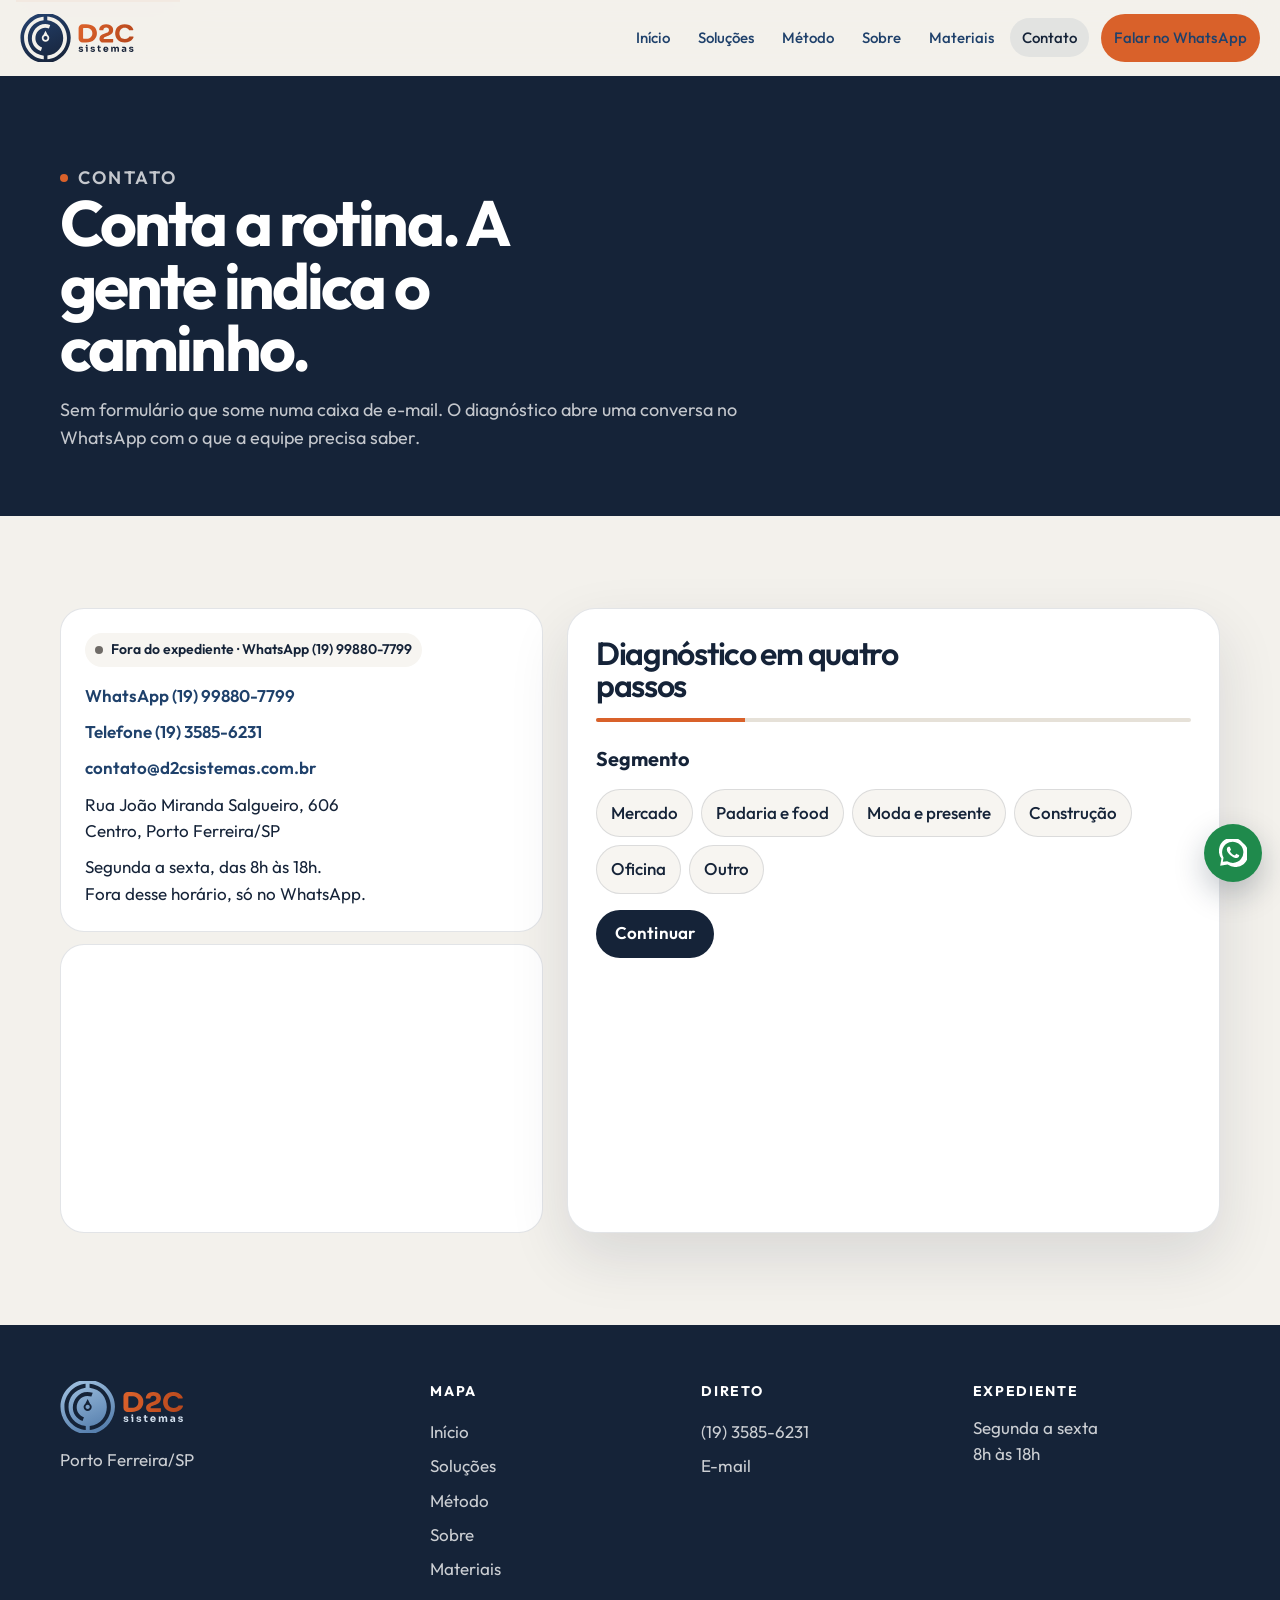
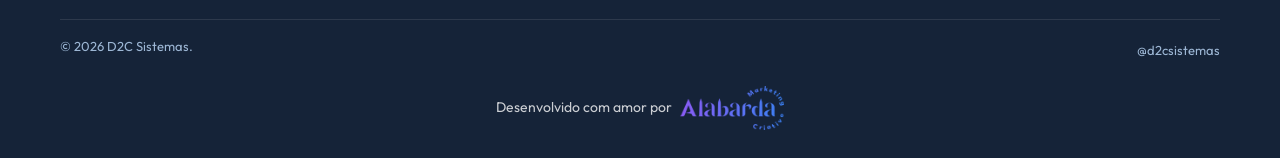
==== contato.html @ 91d88c47 "Publica o site institucional da D2C com campanhas e identidade. Co-authored-by: Cursor <cursoragent@" ====
<!DOCTYPE html>
<html lang="pt-BR">
<head>
  <meta charset="utf-8">
  <meta name="viewport" content="width=device-width, initial-scale=1">
  <title>Contato | D2C Sistemas</title>
  <meta name="description" content="Fale com a D2C Sistemas em Porto Ferreira. WhatsApp, telefone, e-mail e diagnóstico da sua loja.">
  <link rel="icon" href="assets/symbol.svg" type="image/svg+xml">
  <link rel="stylesheet" href="css/site.css">
</head>
<body>
  <a class="skip" href="#conteudo">Ir para o conteúdo</a>
  <header class="site-header">
    <div class="header-inner">
      <a class="brand" href="index.html" aria-label="D2C Sistemas"><img src="assets/logo.svg" alt="D2C Sistemas"></a>
      <button class="menu-btn" type="button" data-menu aria-expanded="false" aria-label="Abrir menu"><span></span><span></span><span></span></button>
      <nav class="nav" data-nav>
        <a href="index.html">Início</a>
        <a href="solucoes.html">Soluções</a>
        <a href="metodo.html">Método</a>
        <a href="sobre.html">Sobre</a>
        <a href="materiais.html">Materiais</a>
        <a href="contato.html" class="is-active">Contato</a>
        <a class="btn btn-orange header-cta" data-wa="Olá, quero falar com a D2C.">Falar no WhatsApp</a>
      </nav>
    </div>
  </header>
  <main id="conteudo">
    <section class="page-hero">
      <div class="wrap">
        <p class="kicker"><i></i> Contato</p>
        <h1>Conta a rotina. A gente indica o caminho.</h1>
        <p>Sem formulário que some numa caixa de e-mail. O diagnóstico abre uma conversa no WhatsApp com o que a equipe precisa saber.</p>
      </div>
    </section>
    <section class="section">
      <div class="wrap contact-grid">
        <div>
          <div class="info-card">
            <p class="status" data-status><i></i><span>Consultando expediente</span></p>
            <p style="margin-top:16px"><a data-wa="Olá, vim pela página de contato da D2C.">WhatsApp (19) 99880-7799</a></p>
            <p><a href="tel:+551935856231">Telefone (19) 3585-6231</a></p>
            <p><a href="mailto:contato@d2csistemas.com.br">contato@d2csistemas.com.br</a></p>
            <p>Rua João Miranda Salgueiro, 606<br>Centro, Porto Ferreira/SP</p>
            <p>Segunda a sexta, das 8h às 18h.<br>Fora desse horário, só no WhatsApp.</p>
          </div>
          <div class="map-card" style="margin-top:12px;padding:0;overflow:hidden">
            <iframe title="Mapa do escritório da D2C em Porto Ferreira" src="https://maps.google.com/maps?q=Rua%20Jo%C3%A3o%20Miranda%20Salgueiro%20606%20Porto%20Ferreira&t=&z=16&ie=UTF8&iwloc=&output=embed" style="border:0;width:100%;height:280px" loading="lazy" referrerpolicy="no-referrer-when-downgrade"></iframe>
          </div>
        </div>
        <div class="qualifier" data-qualifier>
          <h2 style="font-size:32px;letter-spacing:-0.04em">Diagnóstico em quatro passos</h2>
          <div class="progress"><span data-bar></span></div>
          <div data-step>
            <h3>Segmento</h3>
            <div class="choices" style="margin-top:14px">
              <button class="choice" type="button" data-pick="segment" data-value="mercado ou mercearia">Mercado</button>
              <button class="choice" type="button" data-pick="segment" data-value="padaria, açougue ou food">Padaria e food</button>
              <button class="choice" type="button" data-pick="segment" data-value="loja de roupa, calçado ou perfumaria">Moda e presente</button>
              <button class="choice" type="button" data-pick="segment" data-value="material de construção">Construção</button>
              <button class="choice" type="button" data-pick="segment" data-value="oficina ou cerâmica">Oficina</button>
              <button class="choice" type="button" data-pick="segment" data-value="outro comércio">Outro</button>
            </div>
            <button class="btn btn-night" type="button" data-next style="margin-top:16px">Continuar</button>
          </div>
          <div data-step hidden>
            <h3>Prioridade</h3>
            <div class="choices" style="margin-top:14px">
              <button class="choice" type="button" data-pick="pain" data-value="organizar estoque e caixa">Estoque e caixa</button>
              <button class="choice" type="button" data-pick="pain" data-value="emitir nota sem dor de cabeça">Nota fiscal</button>
              <button class="choice" type="button" data-pick="pain" data-value="enxergar o financeiro">Financeiro</button>
              <button class="choice" type="button" data-pick="pain" data-value="trocar o sistema atual">Trocar de sistema</button>
              <button class="choice" type="button" data-pick="pain" data-value="emitir certificado digital">Certificado</button>
            </div>
            <div style="display:flex;gap:8px;margin-top:16px"><button class="btn btn-ghost" type="button" data-back>Voltar</button><button class="btn btn-night" type="button" data-next>Continuar</button></div>
          </div>
          <div data-step hidden>
            <h3>Porte</h3>
            <div class="choices" style="margin-top:14px">
              <button class="choice" type="button" data-pick="size" data-value="uma loja">1 loja</button>
              <button class="choice" type="button" data-pick="size" data-value="duas ou três lojas">2 a 3 lojas</button>
              <button class="choice" type="button" data-pick="size" data-value="rede com quatro lojas ou mais">4 ou mais</button>
            </div>
            <div style="display:flex;gap:8px;margin-top:16px"><button class="btn btn-ghost" type="button" data-back>Voltar</button><button class="btn btn-night" type="button" data-next>Continuar</button></div>
          </div>
          <form data-step hidden>
            <h3>Seus dados</h3>
            <div class="fields" style="margin-top:14px">
              <label>Nome<input data-name required autocomplete="name"></label>
              <label>WhatsApp<input data-phone required inputmode="tel" autocomplete="tel" placeholder="(19) 90000-0000"></label>
              <label>Cidade<input name="cidade" autocomplete="address-level2" placeholder="Porto Ferreira"></label>
            </div>
            <div style="display:flex;gap:8px;margin-top:16px"><button class="btn btn-ghost" type="button" data-back>Voltar</button><button class="btn btn-orange" type="submit">Chamar a D2C</button></div>
          </form>
          <p class="form-error" data-error></p>
          <div class="success" data-done hidden>
            <strong>WhatsApp aberto com o resumo.</strong>
            <p>A Daniela e a equipe recebem segmento, prioridade e porte. Se o navegador bloqueou a janela, use o botão verde.</p>
          </div>
        </div>
      </div>
    </section>
  </main>
  <footer class="site-footer">
    <div class="wrap footer-grid">
      <div><img src="assets/logo-on-dark.svg" alt="D2C Sistemas"><p style="margin-top:14px">Porto Ferreira/SP</p></div>
      <div><h3>Mapa</h3><a href="index.html">Início</a><a href="solucoes.html">Soluções</a><a href="metodo.html">Método</a><a href="sobre.html">Sobre</a><a href="materiais.html">Materiais</a></div>
      <div><h3>Direto</h3><a href="tel:+551935856231">(19) 3585-6231</a><a href="mailto:contato@d2csistemas.com.br">E-mail</a></div>
      <div><h3>Expediente</h3><p>Segunda a sexta<br>8h às 18h</p></div>
    </div>
    <div class="wrap legal"><span>© <span id="ano"></span> D2C Sistemas.</span><a href="https://instagram.com/d2csistemas" target="_blank" rel="noopener">@d2csistemas</a>    </div>
    <p class="alabarda-sign wrap">Desenvolvido com amor por <a href="https://alabarda.com.br" target="_blank" rel="noopener" aria-label="Alabarda"><span class="alabarda-gradient" aria-hidden="true"></span></a></p>
  </footer>
  <button class="to-top" type="button" data-top hidden aria-label="Voltar ao topo"><svg viewBox="0 0 24 24" aria-hidden="true"><path fill="currentColor" d="M11 8.4 5.7 13.7 4.3 12.3 12 4.6l7.7 7.7-1.4 1.4L13 8.4V20h-2z"/></svg></button>
  <a class="wa" data-wa="Olá, vim pelo site da D2C." aria-label="WhatsApp da D2C"><svg viewBox="0 0 24 24" aria-hidden="true"><path d="M20.5 3.5A11 11 0 0 0 2.1 16.8L1 23l6.4-1.1A11 11 0 0 0 20.5 3.5zm-8.5 17a9.1 9.1 0 0 1-4.6-1.3l-.3-.2-3.8.6.6-3.7-.2-.3A9.1 9.1 0 1 1 12 20.5zm5-6.8c-.3-.1-1.6-.8-1.8-.9s-.4-.1-.6.1-.7.9-.8 1-.3.2-.6.1a7.4 7.4 0 0 1-2.2-1.4 8.2 8.2 0 0 1-1.5-1.9c-.2-.3 0-.4.1-.6l.4-.4.2-.3a.5.5 0 0 0 0-.5c0-.1-.6-1.4-.8-1.9s-.4-.4-.6-.4h-.5a1 1 0 0 0-.7.3 2.9 2.9 0 0 0-.9 2.2 5 5 0 0 0 1.1 2.7 11.5 11.5 0 0 0 4.4 3.9 14 14 0 0 0 1.5.5 3.6 3.6 0 0 0 1.6.1 2.7 2.7 0 0 0 1.8-1.2 2.2 2.2 0 0 0 .2-1.2c-.1-.1-.3-.2-.6-.3z"/></svg></a>
  <script src="js/site.js"></script>
  <script>document.getElementById("ano").textContent = new Date().getFullYear();</script>
</body>
</html>
---- css/site.css ----
@font-face {
  font-family: "Outfit";
  src: url("../assets/Outfit-Regular.ttf") format("truetype");
  font-weight: 400;
  font-style: normal;
  font-display: swap;
}
@font-face {
  font-family: "Outfit";
  src: url("../assets/Outfit-Medium.ttf") format("truetype");
  font-weight: 500;
  font-style: normal;
  font-display: swap;
}
@font-face {
  font-family: "Outfit";
  src: url("../assets/Outfit-SemiBold.ttf") format("truetype");
  font-weight: 600;
  font-style: normal;
  font-display: swap;
}
@font-face {
  font-family: "Outfit";
  src: url("../assets/Outfit-Bold.ttf") format("truetype");
  font-weight: 700;
  font-style: normal;
  font-display: swap;
}

:root {
  --night: #152338;
  --compass: #1f416b;
  --sky: #9db7d5;
  --ember: #ba4a1c;
  --orange: #d9612a;
  --stone: #6f6b67;
  --mist: #e6e1d8;
  --linen: #f3f1ec;
  --paper: #f7f5f1;
  --ink: #152338;
  --line: rgba(21, 35, 56, 0.12);
  --shadow: 0 24px 60px rgba(21, 35, 56, 0.12);
  --header: 76px;
  --radius: 22px;
}

* { box-sizing: border-box; }
html { scroll-behavior: smooth; }
body {
  margin: 0;
  font-family: "Outfit", "Segoe UI", sans-serif;
  color: var(--ink);
  background: var(--linen);
  font-size: 17px;
  line-height: 1.55;
  text-rendering: optimizeLegibility;
}
img { max-width: 100%; display: block; }
a { color: inherit; text-decoration: none; }
button, input, select, textarea { font: inherit; color: inherit; }
button { cursor: pointer; }
h1, h2, h3, p { margin: 0; }
ul { margin: 0; padding: 0; list-style: none; }

.skip {
  position: absolute;
  left: 16px;
  top: -40px;
  background: var(--orange);
  color: white;
  padding: 8px 12px;
  z-index: 20;
}
.skip:focus { top: 12px; }

.wrap {
  width: min(1160px, calc(100% - 40px));
  margin: 0 auto;
}
.wrap-wide {
  width: min(1240px, calc(100% - 40px));
  margin: 0 auto;
}

.site-header {
  position: sticky;
  top: 0;
  z-index: 40;
  height: var(--header);
  display: flex;
  align-items: center;
  background: rgba(243, 241, 236, 0.9);
  backdrop-filter: blur(16px);
  border-bottom: 1px solid transparent;
  transition: border-color 0.3s ease, background 0.3s ease;
}
.site-header.is-scrolled {
  border-bottom-color: var(--line);
  background: rgba(247, 245, 241, 0.94);
}
.header-inner {
  width: min(1240px, calc(100% - 40px));
  margin: 0 auto;
  display: flex;
  align-items: center;
  gap: 28px;
}
.brand {
  display: flex;
  align-items: center;
  flex: 0 0 auto;
}
.brand img { height: 48px; width: auto; }
.nav {
  display: flex;
  align-items: center;
  gap: 4px;
  margin-left: auto;
}
.nav a {
  padding: 8px 12px;
  border-radius: 999px;
  color: var(--compass);
  font-size: 15px;
  font-weight: 500;
}
.nav a:hover, .nav a.is-active { background: rgba(31, 65, 107, 0.08); }
.nav a.is-active { color: var(--night); }
.header-cta { margin-left: 8px; }
.menu-btn {
  display: none;
  margin-left: auto;
  width: 44px;
  height: 44px;
  border-radius: 12px;
  border: 1px solid var(--line);
  background: white;
}
.menu-btn span {
  display: block;
  height: 2px;
  margin: 5px 11px;
  background: var(--night);
}

.btn {
  display: inline-flex;
  align-items: center;
  justify-content: center;
  gap: 8px;
  min-height: 48px;
  padding: 0 18px;
  border-radius: 999px;
  border: 1px solid transparent;
  font-weight: 600;
  letter-spacing: 0.01em;
  transition: transform 0.2s ease, background 0.2s ease, color 0.2s ease;
}
.btn:hover { transform: translateY(-1px); }
.btn-orange { background: var(--orange); color: white; }
.btn-orange:hover { background: var(--ember); }
.btn-night { background: var(--night); color: white; }
.btn-ghost {
  background: transparent;
  color: var(--night);
  border-color: rgba(21, 35, 56, 0.2);
}
.btn-ghost-light {
  background: transparent;
  color: white;
  border-color: rgba(255, 255, 255, 0.28);
}
.btn-sky { background: white; color: var(--night); }

.hero {
  position: relative;
  overflow: hidden;
  background:
    radial-gradient(900px 480px at 85% 10%, rgba(217, 97, 42, 0.22), transparent 60%),
    radial-gradient(700px 500px at 0% 100%, rgba(158, 183, 213, 0.18), transparent 55%),
    var(--night);
  color: white;
  min-height: calc(100svh - var(--header));
  display: flex;
  align-items: center;
  padding: 48px 0 56px;
}
.hero-grid {
  display: grid;
  grid-template-columns: 1.05fr 0.95fr;
  gap: 48px;
  align-items: center;
}
.kicker {
  display: inline-flex;
  align-items: center;
  gap: 10px;
  color: var(--sky);
  font-size: 13px;
  font-weight: 600;
  letter-spacing: 0.14em;
  text-transform: uppercase;
}
.kicker i {
  width: 8px;
  height: 8px;
  border-radius: 50%;
  background: var(--orange);
  display: inline-block;
  box-shadow: 0 0 0 0 rgba(217, 97, 42, 0.6);
  animation: pulse 2.2s infinite;
}
.hero h1 {
  margin-top: 16px;
  font-size: clamp(40px, 5vw, 68px);
  line-height: 0.98;
  letter-spacing: -0.045em;
  font-weight: 600;
}
.hero h1 span { color: var(--orange); }
.lede {
  margin-top: 18px;
  max-width: 540px;
  color: rgba(255, 255, 255, 0.78);
  font-size: 18px;
  font-weight: 400;
}
.hero-actions { display: flex; flex-wrap: wrap; gap: 12px; margin-top: 28px; }
.hero-note {
  margin-top: 18px;
  color: var(--sky);
  font-size: 14px;
}
.compass {
  position: absolute;
  right: -120px;
  bottom: -160px;
  width: 520px;
  opacity: 0.18;
  animation: spin 48s linear infinite;
  pointer-events: none;
}

.console {
  background: rgba(255, 255, 255, 0.04);
  border: 1px solid rgba(255, 255, 255, 0.1);
  border-radius: 28px;
  padding: 18px;
  box-shadow: 0 30px 80px rgba(0, 0, 0, 0.25);
  backdrop-filter: blur(8px);
}
.console-top, .console-foot {
  display: flex;
  align-items: center;
  gap: 8px;
}
.console-top strong { margin-left: 8px; font-weight: 500; }
.live {
  margin-left: auto;
  font-style: normal;
  font-size: 12px;
  letter-spacing: 0.08em;
  text-transform: uppercase;
  color: #b7f0c8;
}
.dot {
  width: 8px;
  height: 8px;
  border-radius: 50%;
  background: rgba(255,255,255,0.25);
}
.dot:first-child { background: #e07a4a; }
.console-rows { margin: 16px 0; display: grid; gap: 10px; }
.sale {
  display: grid;
  grid-template-columns: 1fr auto;
  gap: 4px 12px;
  padding: 12px 14px;
  border-radius: 16px;
  background: rgba(255,255,255,0.05);
  animation: rise 0.45s ease;
}
.sale small { color: var(--sky); grid-column: 1; }
.sale b { font-weight: 500; }
.sale em { font-style: normal; color: white; font-weight: 600; }
.console-foot {
  justify-content: space-between;
  padding: 8px 6px 2px;
  color: var(--sky);
}
.console-foot strong {
  color: white;
  font-size: 28px;
  letter-spacing: -0.04em;
}

.metrics {
  display: grid;
  grid-template-columns: repeat(4, 1fr);
  background: white;
  border-bottom: 1px solid var(--line);
}
.metric {
  padding: 28px 22px;
  border-right: 1px solid var(--line);
}
.metric:last-child { border-right: 0; }
.metric strong {
  display: block;
  font-size: 34px;
  letter-spacing: -0.04em;
  color: var(--compass);
}
.metric span { color: var(--stone); font-size: 14px; }

.marquee {
  overflow: hidden;
  border-bottom: 1px solid var(--line);
  background: var(--paper);
  padding: 16px 0;
}
.marquee-track {
  display: flex;
  gap: 12px;
  width: max-content;
  animation: marquee 32s linear infinite;
}
.chip {
  border: 1px solid var(--line);
  background: white;
  border-radius: 999px;
  padding: 8px 14px;
  color: var(--compass);
  font-weight: 500;
  white-space: nowrap;
}

.section { padding: 92px 0; }
.section h2 {
  font-size: clamp(32px, 4vw, 52px);
  line-height: 1.02;
  letter-spacing: -0.04em;
  font-weight: 600;
  max-width: 16ch;
}
.section .intro {
  margin-top: 14px;
  max-width: 58ch;
  color: var(--stone);
  font-size: 18px;
}
.section-head {
  display: flex;
  justify-content: space-between;
  gap: 32px;
  align-items: end;
  margin-bottom: 36px;
}

.pains {
  display: grid;
  grid-template-columns: 0.8fr 1.2fr;
  gap: 28px;
}
.pain-list { display: grid; gap: 12px; }
.pain {
  text-align: left;
  background: white;
  border: 1px solid var(--line);
  border-radius: 18px;
  padding: 18px 18px 16px;
  transition: border-color 0.2s ease, transform 0.2s ease;
}
.pain.is-on, .pain:hover {
  border-color: var(--orange);
  transform: translateX(4px);
}
.pain strong { display: block; font-size: 18px; }
.pain span { color: var(--stone); font-size: 14px; }
.pain-stage {
  background: var(--night);
  color: white;
  border-radius: 28px;
  min-height: 420px;
  padding: 36px;
  display: flex;
  flex-direction: column;
  justify-content: flex-end;
  position: relative;
  overflow: hidden;
}
.pain-stage::before {
  content: "";
  position: absolute;
  width: 280px;
  height: 280px;
  border: 40px solid rgba(217, 97, 42, 0.25);
  border-radius: 50%;
  right: -60px;
  top: -40px;
}
.pain-stage p { font-size: 28px; line-height: 1.2; letter-spacing: -0.03em; max-width: 16ch; position: relative; }
.pain-stage small { position: relative; color: var(--sky); margin-top: 12px; }

.cards {
  display: grid;
  grid-template-columns: repeat(3, 1fr);
  gap: 16px;
}
.card {
  background: white;
  border: 1px solid var(--line);
  border-radius: var(--radius);
  padding: 24px;
  min-height: 230px;
  display: flex;
  flex-direction: column;
  transition: transform 0.25s ease, box-shadow 0.25s ease;
}
.card:hover { transform: translateY(-4px); box-shadow: var(--shadow); }
.card .index {
  color: var(--orange);
  font-weight: 600;
  letter-spacing: 0.08em;
  font-size: 13px;
}
.card h3 { margin: 16px 0 8px; font-size: 24px; letter-spacing: -0.03em; }
.card p { color: var(--stone); flex: 1; }
.card a { margin-top: 16px; color: var(--compass); font-weight: 600; }

.night {
  background: var(--night);
  color: white;
}
.night .intro { color: rgba(255,255,255,0.72); }
.steps {
  display: grid;
  grid-template-columns: repeat(5, 1fr);
  gap: 12px;
  counter-reset: step;
}
.step {
  background: rgba(255,255,255,0.04);
  border: 1px solid rgba(255,255,255,0.08);
  border-radius: 20px;
  padding: 20px 16px 22px;
  min-height: 220px;
}
.step b {
  display: block;
  color: var(--orange);
  font-size: 13px;
  letter-spacing: 0.12em;
  margin-bottom: 28px;
}
.step h3 { font-size: 22px; letter-spacing: -0.03em; margin-bottom: 8px; }
.step p { color: var(--sky); font-size: 15px; }

.band {
  display: grid;
  grid-template-columns: 1.2fr 0.8fr;
  gap: 24px;
  background: white;
  border-radius: 32px;
  overflow: hidden;
  border: 1px solid var(--line);
}
.band-copy { padding: 40px; }
.band-copy h2 { font-size: clamp(32px, 4vw, 46px); }
.band-side {
  background:
    linear-gradient(160deg, rgba(217,97,42,0.95), rgba(186,74,28,0.88)),
    var(--orange);
  color: white;
  padding: 40px 32px;
  display: flex;
  flex-direction: column;
  justify-content: space-between;
}
.band-side strong { font-size: 64px; letter-spacing: -0.05em; line-height: 0.9; }
.checks { margin-top: 18px; display: grid; gap: 8px; }
.checks li { padding-left: 22px; position: relative; }
.checks li::before {
  content: "";
  width: 8px;
  height: 8px;
  border-radius: 50%;
  background: var(--orange);
  position: absolute;
  left: 0;
  top: 0.55em;
}
.about-end {
  display: grid;
  grid-template-columns: 1.2fr 0.8fr;
  gap: 28px;
  align-items: center;
}

.split {
  display: grid;
  grid-template-columns: 1fr 1fr;
  gap: 48px;
  align-items: center;
}
.people { display: grid; gap: 12px; }
.person {
  display: grid;
  grid-template-columns: 64px 1fr;
  gap: 14px;
  align-items: center;
  background: white;
  border-radius: 18px;
  padding: 14px;
  border: 1px solid var(--line);
}
.avatar {
  width: 64px;
  height: 64px;
  border-radius: 16px;
  display: grid;
  place-items: center;
  background: var(--compass);
  color: white;
  font-weight: 600;
  letter-spacing: 0.04em;
}
.person small { color: var(--stone); }

.faq { display: grid; gap: 10px; }
.faq details {
  background: white;
  border-radius: 16px;
  border: 1px solid var(--line);
  padding: 16px 18px;
}
.faq summary { cursor: pointer; font-weight: 600; font-size: 18px; }
.faq details p { color: var(--stone); margin-top: 8px; }

.qualifier {
  background: white;
  border-radius: 28px;
  border: 1px solid var(--line);
  padding: 28px;
  box-shadow: var(--shadow);
}
.progress {
  height: 4px;
  background: var(--mist);
  border-radius: 99px;
  overflow: hidden;
  margin: 16px 0 22px;
}
.progress span {
  display: block;
  height: 100%;
  background: var(--orange);
  width: 25%;
  transition: width 0.35s ease;
}
.choices { display: flex; flex-wrap: wrap; gap: 8px; }
.choice {
  border: 1px solid var(--line);
  background: var(--paper);
  border-radius: 999px;
  padding: 10px 14px;
  font-weight: 500;
}
.choice.is-on { background: var(--night); color: white; border-color: var(--night); }
.fields { display: grid; gap: 12px; }
.fields label { display: grid; gap: 6px; font-size: 14px; color: var(--stone); }
.fields input {
  height: 52px;
  border-radius: 14px;
  border: 1px solid var(--line);
  padding: 0 14px;
  background: white;
}
.fields input:focus { outline: 2px solid rgba(217, 97, 42, 0.35); border-color: var(--orange); }
.form-error { color: var(--ember); min-height: 1.2em; font-size: 14px; }
.step-panel { animation: rise 0.35s ease; }
.success {
  background: #eef6ef;
  border: 1px solid #cfe3d2;
  border-radius: 16px;
  padding: 16px;
}

.page-hero {
  background: var(--night);
  color: white;
  padding: 72px 0 64px;
}
.page-hero h1 {
  font-size: clamp(40px, 5vw, 64px);
  letter-spacing: -0.045em;
  line-height: 0.98;
  max-width: 14ch;
}
.page-hero p { margin-top: 16px; max-width: 58ch; color: rgba(255,255,255,0.75); font-size: 18px; }

.module {
  display: grid;
  grid-template-columns: 0.7fr 1.3fr;
  gap: 28px;
  padding: 36px 0;
  border-bottom: 1px solid var(--line);
}
.module h2 { font-size: 36px; letter-spacing: -0.04em; }
.module-grid { display: grid; grid-template-columns: 1fr 1fr; gap: 12px; }
.module-grid article {
  background: white;
  border-radius: 16px;
  padding: 16px;
  border: 1px solid var(--line);
}
.module-grid h3 { font-size: 16px; margin-bottom: 4px; }
.module-grid p { color: var(--stone); font-size: 14px; }

.contact-grid {
  display: grid;
  grid-template-columns: 0.85fr 1.15fr;
  gap: 24px;
}
.info-card, .map-card {
  background: white;
  border: 1px solid var(--line);
  border-radius: 24px;
  padding: 24px;
}
.info-card a { color: var(--compass); font-weight: 600; }
.info-card p + p { margin-top: 10px; }
.status {
  display: inline-flex;
  align-items: center;
  gap: 8px;
  border-radius: 999px;
  padding: 6px 10px;
  background: var(--paper);
  font-size: 14px;
  font-weight: 600;
}
.status i {
  width: 8px; height: 8px; border-radius: 50%; background: #1f8a4c; display: inline-block;
}
.status.is-closed i { background: var(--stone); }

.site-footer {
  background: var(--night);
  color: rgba(255,255,255,0.78);
  padding: 56px 0 28px;
}
.footer-grid {
  display: grid;
  grid-template-columns: 1.4fr 1fr 1fr 1fr;
  gap: 24px;
}
.site-footer img { height: 52px; width: auto; }
.site-footer h3 { color: white; font-size: 14px; letter-spacing: 0.12em; text-transform: uppercase; margin-bottom: 12px; }
.site-footer a { display: block; padding: 4px 0; }
.site-footer a:hover { color: white; }
.legal {
  margin-top: 32px;
  padding-top: 16px;
  border-top: 1px solid rgba(255,255,255,0.1);
  display: flex;
  justify-content: space-between;
  gap: 12px;
  font-size: 13px;
  color: var(--sky);
}
.alabarda-sign {
  display: flex;
  align-items: center;
  justify-content: center;
  flex-wrap: wrap;
  gap: 8px;
  margin: 22px auto 0;
  font-size: 14px;
  color: rgba(255, 255, 255, 0.78);
}
.site-footer .alabarda-sign a {
  display: inline-block;
  position: relative;
  height: 44px;
  aspect-ratio: 240 / 102;
  padding: 0;
}
.site-footer .alabarda-sign a:hover { color: inherit; }
.alabarda-gradient {
  position: absolute;
  inset: 0;
  background-image: linear-gradient(90deg, #8b5cf6, #3b82f6, #8b5cf6);
  background-size: 200% 100%;
  animation: alabarda-flow 4s linear infinite;
  -webkit-mask-image: url("../assets/alabarda-logo.png");
  mask-image: url("../assets/alabarda-logo.png");
  -webkit-mask-size: contain;
  mask-size: contain;
  -webkit-mask-repeat: no-repeat;
  mask-repeat: no-repeat;
  -webkit-mask-position: center;
  mask-position: center;
}
@keyframes alabarda-flow {
  to { background-position: -200% 0; }
}

.wa {
  position: fixed;
  right: 18px;
  bottom: 18px;
  z-index: 30;
  width: 58px;
  height: 58px;
  border-radius: 50%;
  background: #1f8a4c;
  display: grid;
  place-items: center;
  box-shadow: 0 12px 30px rgba(21, 35, 56, 0.25);
}
.wa svg { width: 28px; height: 28px; fill: white; }
.to-top {
  position: fixed;
  right: 23px;
  bottom: 88px;
  z-index: 30;
  width: 48px;
  height: 48px;
  border: 0;
  border-radius: 50%;
  background: white;
  color: var(--night);
  box-shadow: 0 12px 30px rgba(21, 35, 56, 0.22);
  display: grid;
  place-items: center;
}
.to-top[hidden] { display: none; }
.to-top svg { width: 20px; height: 20px; }
.to-top:hover { background: var(--orange); color: white; }

.filters { display: flex; flex-wrap: wrap; gap: 8px; margin: 22px 0 18px; }
.filter {
  border: 1px solid var(--line);
  background: white;
  border-radius: 999px;
  padding: 8px 14px;
  font-weight: 600;
}
.filter.is-on { background: var(--night); color: white; border-color: var(--night); }
.shot-grid {
  display: grid;
  grid-template-columns: repeat(3, 1fr);
  gap: 16px;
}
.shot {
  display: grid;
  gap: 8px;
  text-align: left;
  border: 0;
  padding: 0;
  background: transparent;
}
.shot[hidden] { display: none; }
.shot img {
  width: 100%;
  aspect-ratio: 1;
  object-fit: cover;
  border-radius: 18px;
  background: var(--night);
}
.shot span { color: var(--stone); font-size: 14px; }
.brand-grid {
  display: grid;
  grid-template-columns: 1.1fr 1fr 1fr;
  gap: 16px;
}
.brand-grid img {
  width: 100%;
  height: 220px;
  object-fit: contain;
  background: #0d0d0d;
  border-radius: 18px;
  padding: 18px;
}
.brand-grid .palette {
  grid-column: 1 / -1;
  height: auto;
  padding: 0;
  background: transparent;
  object-fit: cover;
}
.docs { display: grid; grid-template-columns: repeat(3, 1fr); gap: 12px; margin-top: 18px; }
.doc {
  display: grid;
  gap: 6px;
  background: white;
  border: 1px solid var(--line);
  border-radius: 18px;
  padding: 18px;
}
.doc strong { font-size: 18px; }
.doc span { color: var(--stone); font-size: 14px; }
.home-shots {
  display: grid;
  grid-template-columns: 1.4fr 1fr 1fr;
  gap: 12px;
}
.home-shots a {
  display: block;
  border-radius: 18px;
  overflow: hidden;
  background: var(--night);
}
.home-shots img { width: 100%; height: 280px; object-fit: cover; }
.home-shots a:first-child img { height: 100%; min-height: 280px; }
.lightbox {
  position: relative;
  border: 0;
  padding: 0;
  background: transparent;
  max-width: min(920px, calc(100% - 32px));
}
.lightbox::backdrop { background: rgba(13, 18, 28, 0.82); }
.lightbox img { width: 100%; border-radius: 18px; }
.lightbox p { color: white; margin-top: 10px; }
.lightbox [data-close] {
  position: absolute;
  top: 10px;
  right: 10px;
  border: 0;
  border-radius: 999px;
  background: white;
  padding: 8px 12px;
  font-weight: 700;
}

.reveal {
  opacity: 0;
  transform: translateY(18px);
  animation: rise 0.7s ease forwards;
  animation-play-state: paused;
}
.reveal.in { animation-play-state: running; }

@keyframes rise {
  from { opacity: 0; transform: translateY(16px); }
  to { opacity: 1; transform: none; }
}
@keyframes pulse {
  0% { box-shadow: 0 0 0 0 rgba(217, 97, 42, 0.55); }
  100% { box-shadow: 0 0 0 12px rgba(217, 97, 42, 0); }
}
@keyframes spin { to { transform: rotate(360deg); } }
@keyframes marquee { to { transform: translateX(-50%); } }

@media (max-width: 980px) {
  .menu-btn { display: block; }
  .nav {
    display: none;
    position: absolute;
    top: var(--header);
    left: 0;
    right: 0;
    background: var(--paper);
    flex-direction: column;
    align-items: stretch;
    padding: 12px 16px 18px;
    border-bottom: 1px solid var(--line);
  }
  .nav.is-open { display: flex; }
  .header-cta { margin: 8px 0 0; }
  .hero-grid, .pains, .split, .band, .contact-grid, .module, .footer-grid, .about-end {
    grid-template-columns: 1fr;
  }
  .cards, .steps, .metrics, .shot-grid, .docs { grid-template-columns: 1fr 1fr; }
  .brand-grid { grid-template-columns: 1fr 1fr; }
  .steps { grid-template-columns: 1fr; }
  .hero { min-height: auto; }
  .compass { width: 280px; }
  .section-head { flex-direction: column; align-items: start; }
  .legal { flex-direction: column; }
}
@media (max-width: 680px) {
  .cards, .metrics, .module-grid, .shot-grid, .brand-grid, .docs, .home-shots { grid-template-columns: 1fr; }
  .brand-grid .palette { grid-column: auto; }
  .home-shots img, .home-shots a:first-child img { height: 220px; }
  .wrap, .wrap-wide, .header-inner { width: min(100% - 28px, 1160px); }
  .hero h1 { font-size: 38px; }
  .section { padding: 64px 0; }
  .metric { border-right: 0; border-bottom: 1px solid var(--line); }
}

@media (prefers-reduced-motion: reduce) {
  *, *::before, *::after {
    animation: none !important;
    transition: none !important;
  }
  .reveal { opacity: 1; transform: none; }
}
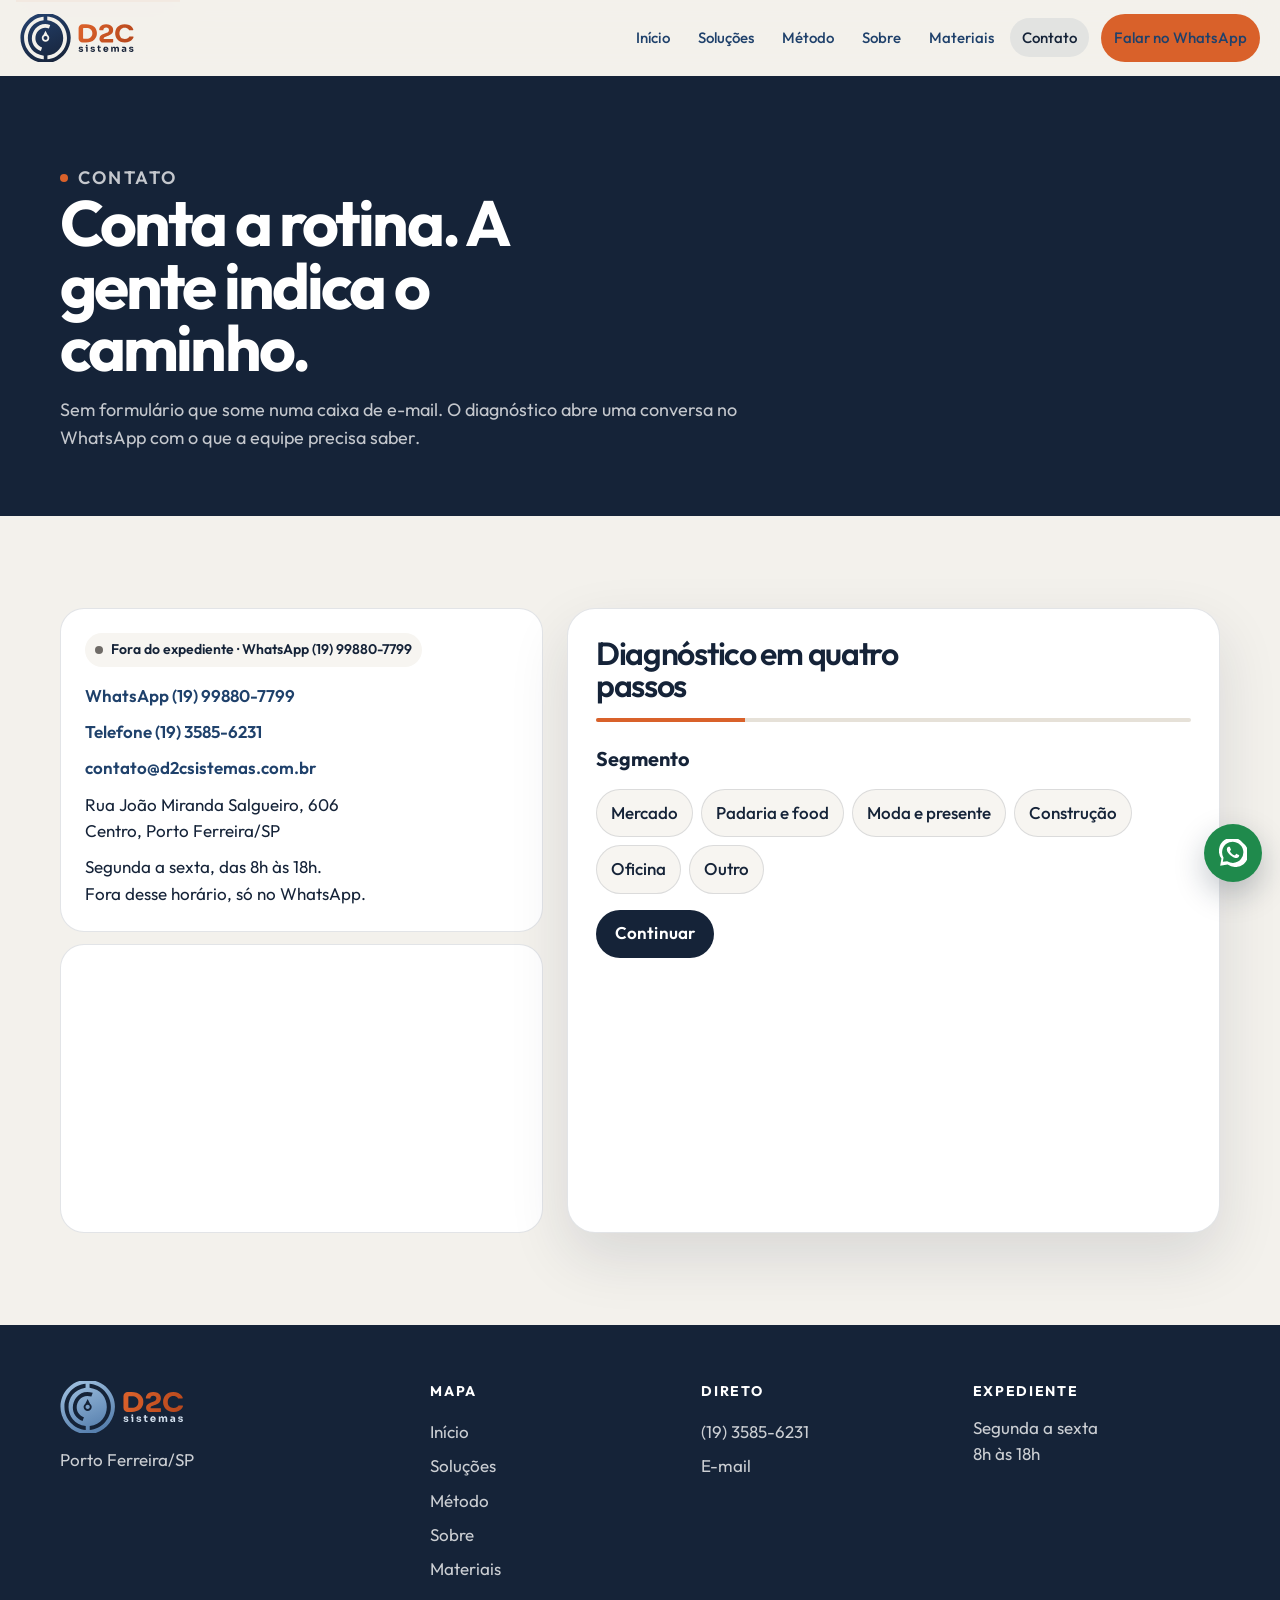
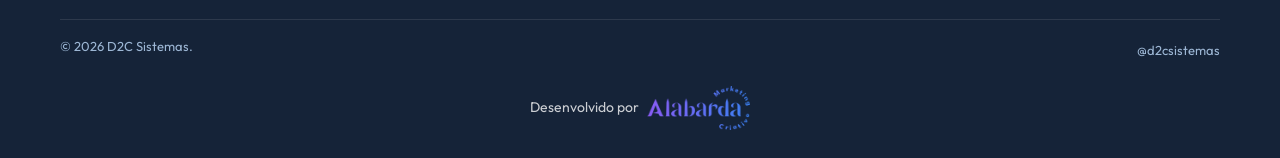
==== commit a5e2f664: "Tira com amor da assinatura da Alabarda. Co-authored-by: Cursor <cursoragent@cursor.com>" ====
--- a/contato.html
+++ b/contato.html
@@ -109,7 +109,7 @@
       <div><h3>Expediente</h3><p>Segunda a sexta<br>8h às 18h</p></div>
     </div>
     <div class="wrap legal"><span>© <span id="ano"></span> D2C Sistemas.</span><a href="https://instagram.com/d2csistemas" target="_blank" rel="noopener">@d2csistemas</a>    </div>
-    <p class="alabarda-sign wrap">Desenvolvido com amor por <a href="https://alabarda.com.br" target="_blank" rel="noopener" aria-label="Alabarda"><span class="alabarda-gradient" aria-hidden="true"></span></a></p>
+    <p class="alabarda-sign wrap">Desenvolvido por <a href="https://alabarda.com.br" target="_blank" rel="noopener" aria-label="Alabarda"><span class="alabarda-gradient" aria-hidden="true"></span></a></p>
   </footer>
   <button class="to-top" type="button" data-top hidden aria-label="Voltar ao topo"><svg viewBox="0 0 24 24" aria-hidden="true"><path fill="currentColor" d="M11 8.4 5.7 13.7 4.3 12.3 12 4.6l7.7 7.7-1.4 1.4L13 8.4V20h-2z"/></svg></button>
   <a class="wa" data-wa="Olá, vim pelo site da D2C." aria-label="WhatsApp da D2C"><svg viewBox="0 0 24 24" aria-hidden="true"><path d="M20.5 3.5A11 11 0 0 0 2.1 16.8L1 23l6.4-1.1A11 11 0 0 0 20.5 3.5zm-8.5 17a9.1 9.1 0 0 1-4.6-1.3l-.3-.2-3.8.6.6-3.7-.2-.3A9.1 9.1 0 1 1 12 20.5zm5-6.8c-.3-.1-1.6-.8-1.8-.9s-.4-.1-.6.1-.7.9-.8 1-.3.2-.6.1a7.4 7.4 0 0 1-2.2-1.4 8.2 8.2 0 0 1-1.5-1.9c-.2-.3 0-.4.1-.6l.4-.4.2-.3a.5.5 0 0 0 0-.5c0-.1-.6-1.4-.8-1.9s-.4-.4-.6-.4h-.5a1 1 0 0 0-.7.3 2.9 2.9 0 0 0-.9 2.2 5 5 0 0 0 1.1 2.7 11.5 11.5 0 0 0 4.4 3.9 14 14 0 0 0 1.5.5 3.6 3.6 0 0 0 1.6.1 2.7 2.7 0 0 0 1.8-1.2 2.2 2.2 0 0 0 .2-1.2c-.1-.1-.3-.2-.6-.3z"/></svg></a>
